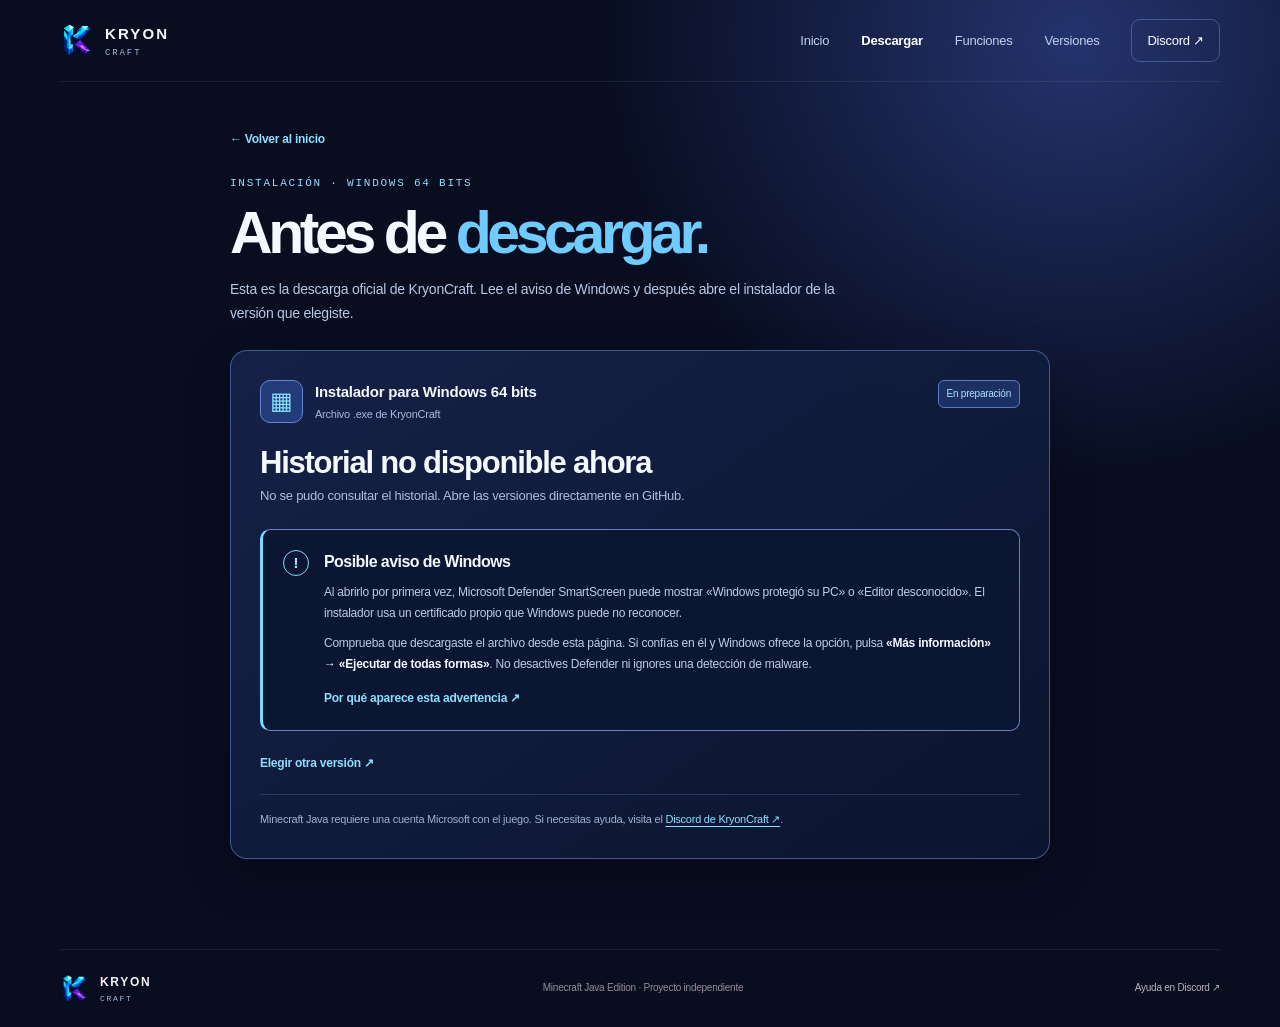
==== descargar.html @ cb10ab97 "Add dedicated download page with Windows notice" ====
<!doctype html>
<html lang="es">
<head>
  <meta charset="utf-8">
  <meta name="viewport" content="width=device-width, initial-scale=1">
  <meta name="theme-color" content="#080d20">
  <meta name="description" content="Descarga KryonCraft para Windows y conoce el aviso que puede mostrar Microsoft Defender SmartScreen.">
  <title>Descargar KryonCraft · Instalación en Windows</title>
  <link rel="icon" type="image/svg+xml" href="favicon.svg">
  <link rel="stylesheet" href="site-20261017.css">
  <script src="releases.js?v=20261017-3" defer></script>
</head>
<body class="download-page">
  <header class="topbar">
    <a class="brand" href="index.html" aria-label="KryonCraft, inicio">
      <img class="brand-mark" src="assets/kryoncraft-mark.png" alt="" width="34" height="34">
      <span>KRYON <small>CRAFT</small></span>
    </a>
    <nav aria-label="Navegación principal">
      <a href="index.html">Inicio</a>
      <a href="descargar.html" aria-current="page">Descargar</a>
      <a href="index.html#funciones">Funciones</a>
      <a href="versiones.html">Versiones</a>
      <a class="nav-cta" href="https://dsc.gg/kryoncraft" target="_blank" rel="noopener noreferrer">Discord ↗</a>
    </nav>
  </header>
  <main class="download-guide-main">
    <section class="download-guide-intro" aria-labelledby="download-guide-title">
      <a class="download-guide-back" href="index.html">← Volver al inicio</a>
      <p class="eyebrow">INSTALACIÓN · WINDOWS 64 BITS</p>
      <h1 id="download-guide-title">Antes de <em>descargar.</em></h1>
      <p>Esta es la descarga oficial de KryonCraft. Lee el aviso de Windows y después abre el instalador de la versión que elegiste.</p>
    </section>
    <section class="download-guide-card" aria-labelledby="release-title">
      <div class="download-card-head">
        <span class="download-platform" aria-hidden="true">▦</span>
        <div><strong>Instalador para Windows 64 bits</strong><small>Archivo .exe de KryonCraft</small></div>
        <span class="release-badge" id="release-badge">Consultando</span>
      </div>
      <div class="download-guide-release" aria-live="polite">
        <h2 id="release-title">Buscando la versión…</h2>
        <p id="release-description">Consultando las publicaciones oficiales de GitHub.</p>
      </div>
      <aside class="windows-warning" aria-labelledby="windows-warning-title">
        <span class="windows-warning-icon" aria-hidden="true">!</span>
        <div>
          <h3 id="windows-warning-title">Posible aviso de Windows</h3>
          <p>Al abrirlo por primera vez, Microsoft Defender SmartScreen puede mostrar «Windows protegió su PC» o «Editor desconocido». El instalador usa un certificado propio que Windows puede no reconocer.</p>
          <p>Comprueba que descargaste el archivo desde esta página. Si confías en él y Windows ofrece la opción, pulsa <strong>«Más información» → «Ejecutar de todas formas»</strong>. No desactives Defender ni ignores una detección de malware.</p>
          <a href="https://learn.microsoft.com/es-es/windows/apps/package-and-deploy/smartscreen-reputation" target="_blank" rel="noopener noreferrer">Por qué aparece esta advertencia ↗</a>
        </div>
      </aside>
      <div class="download-guide-actions">
        <a class="button button-primary" id="download-button" hidden>Descargar instalador ↓</a>
        <a class="download-link" href="versiones.html">Elegir otra versión ↗</a>
      </div>
      <p class="download-guide-footnote">Minecraft Java requiere una cuenta Microsoft con el juego. Si necesitas ayuda, visita el <a href="https://dsc.gg/kryoncraft" target="_blank" rel="noopener noreferrer">Discord de KryonCraft ↗</a>.</p>
    </section>
  </main>
  <footer>
    <a class="brand footer-brand" href="index.html"><img class="brand-mark" src="assets/kryoncraft-mark.png" alt="" width="29" height="29"><span>KRYON <small>CRAFT</small></span></a>
    <span>Minecraft Java Edition · Proyecto independiente</span>
    <a href="https://dsc.gg/kryoncraft" target="_blank" rel="noopener noreferrer">Ayuda en Discord ↗</a>
  </footer>
</body>
</html>
---- site-20261017.css ----
:root{color-scheme:dark;--bg:#100c12;--panel:#19121b;--panel-2:#21141f;--line:#382431;--text:#f7f1f5;--muted:#b5a6b4;--red:#ff3556;--red-2:#ba233e;--green:#52dfa5;--blue:#89a7ff;--max:1160px}
*{box-sizing:border-box}
html{scroll-behavior:smooth}
body{margin:0;background:radial-gradient(ellipse at 86% 4%,#31101f 0,transparent 28rem),var(--bg);color:var(--text);font:500 16px/1.65 Manrope,"Segoe UI",sans-serif;letter-spacing:-.015em}
a{color:inherit;text-decoration:none}
a:focus-visible{outline:3px solid #fff;outline-offset:4px;border-radius:6px}
.topbar,main,footer{width:min(var(--max),calc(100% - 56px));margin-inline:auto}
.topbar{height:82px;display:flex;align-items:center;justify-content:space-between;border-bottom:1px solid #ffffff12;position:relative;z-index:2}
.brand{display:inline-flex;align-items:center;gap:11px;font-size:15px;font-weight:800;letter-spacing:.14em}
.brand small{display:block;color:#a394a5;font:500 9px/1.1 "DM Mono",monospace;letter-spacing:.21em;margin-top:2px}
.brand-mark{width:34px;height:34px;display:grid;place-items:center;background:linear-gradient(145deg,#ff526b,#be1e3d);border-radius:10px;color:#fff;font-size:19px;font-weight:800;letter-spacing:0;box-shadow:0 8px 25px #ff35562b}
nav{display:flex;align-items:center;gap:32px;color:#c6b8c4;font-size:13px}
nav a:hover,footer>a:last-child:hover{color:#fff}
.nav-cta{padding:10px 15px;border:1px solid #704052;border-radius:9px;color:#fff}
.nav-cta span{color:var(--red);margin-left:5px}
.hero{min-height:510px;position:relative;overflow:hidden;display:grid;grid-template-columns:1.02fr .98fr;align-items:center;margin-top:24px;padding:64px 7%;border:1px solid #58303d;border-radius:24px;background:linear-gradient(110deg,#21131d 0%,#1a131a 57%,#151219 100%)}
.hero-grid{position:absolute;inset:0 0 0 40%;opacity:.23;pointer-events:none;background-image:linear-gradient(#ffffff09 1px,transparent 1px),linear-gradient(90deg,#ffffff09 1px,transparent 1px);background-size:43px 43px;mask-image:linear-gradient(90deg,transparent,#000)}
.hero-copy{position:relative;z-index:1;max-width:520px}
.eyebrow,.card-kicker{margin:0;color:#d990a0;font:500 11px/1.4 "DM Mono",monospace;letter-spacing:.16em}
.pulse{display:inline-block;width:7px;height:7px;background:var(--green);border-radius:100%;box-shadow:0 0 12px #52dfa5aa;margin-right:9px;vertical-align:1px}
h1,h2,h3,p{margin-top:0}
h1{margin:19px 0 16px;font-size:clamp(48px,6vw,72px);line-height:1.06;letter-spacing:-.075em;font-weight:800}
h1 em,h2 em{color:var(--red);font-style:normal}
.hero-lede{max-width:450px;color:#c7b9c8;font-size:17px;line-height:1.8}
.hero-actions{display:flex;flex-wrap:wrap;gap:12px;margin:29px 0 20px}
.button{min-height:47px;display:inline-flex;align-items:center;justify-content:center;gap:11px;padding:0 17px;border:1px solid transparent;border-radius:9px;font-size:13px;font-weight:800;transition:transform .15s ease,background .15s ease}
.button:hover{transform:translateY(-2px)}
.button-primary{background:var(--red);color:white;box-shadow:0 8px 22px #ff355625}
.button-primary:hover{background:#ff526d}
.button-secondary{background:#ffffff08;border-color:#654050;color:#f5eaf0}
.hero-note{margin:0;color:#9e8e9d;font-size:12px}
.hero-note span{color:var(--green);font-size:9px;margin-right:7px}
.hero-art{height:350px;position:relative;z-index:1;display:grid;place-items:center;isolation:isolate}
.orbit{position:absolute;border:1px solid #bd677650;border-radius:50%;transform:rotate(-23deg)}
.orbit-one{width:305px;height:126px}.orbit-two{width:254px;height:254px;transform:rotate(57deg)}.orbit-three{width:360px;height:165px;transform:rotate(31deg)}
.tile{position:absolute;width:158px;height:158px;border-radius:22px;transform:rotate(30deg) skew(-3deg,-3deg)}
.tile-back{background:linear-gradient(145deg,#371e2b,#1c1720);border:1px solid #99516677;box-shadow:20px 21px 0 #08080c88;translate:46px -23px}
.tile-front{display:grid;place-items:center;background:linear-gradient(145deg,#ff536b,#b01839);border:1px solid #ff9aa777;box-shadow:0 23px 55px #ec314b36;color:#fff4f5;font-size:78px;font-weight:800;text-shadow:0 4px 0 #78132c55;translate:-8px 11px}
.spark{position:absolute;color:#ff8b9e;font-size:19px}.spark-one{top:61px;right:11%}.spark-two{bottom:69px;left:13%;font-size:13px}
.art-caption{position:absolute;right:0;bottom:22px;display:flex;flex-direction:column;gap:2px;text-align:right;font:500 9px/1.6 "DM Mono",monospace;letter-spacing:.16em;color:#a98d9f}.art-caption strong{font-size:11px;color:#f4d9e1}
.highlights{display:grid;grid-template-columns:repeat(3,1fr);margin:18px 0 130px;border:1px solid var(--line);border-radius:14px;background:#171119}
.highlights article{display:flex;align-items:center;gap:14px;padding:22px 25px;min-width:0}
.highlights article+article{border-left:1px solid var(--line)}
.highlight-icon{font:500 12px "DM Mono",monospace;color:var(--red);padding:10px;border:1px solid #763547;border-radius:8px;background:#35151f}
.highlights strong,.highlights small{display:block}.highlights strong{font-size:13px}.highlights small{color:#aa9baa;font-size:11px;margin-top:3px}
.section{padding:0 0 115px}
.section-heading{display:grid;grid-template-columns:1fr 1fr;column-gap:60px;align-items:end;margin-bottom:35px}
.section-heading .eyebrow{grid-column:1/-1;margin-bottom:14px}
h2{font-size:clamp(36px,4.3vw,52px);line-height:1.12;letter-spacing:-.065em;margin:0;font-weight:800}
.section-heading>p:last-child{color:var(--muted);max-width:465px;margin:0 0 3px;line-height:1.8}
.feature-grid{display:grid;grid-template-columns:repeat(2,1fr);gap:15px}
.feature-card{position:relative;min-height:264px;padding:27px 29px;border:1px solid var(--line);border-radius:15px;background:linear-gradient(145deg,#1d141e,#171119)}
.feature-card-large{background:radial-gradient(ellipse at 100% 0,#3c1928 0,transparent 58%),#1b131c}
.feature-card-wide{min-height:205px;grid-column:1/-1;display:flex;align-items:center;justify-content:space-between;gap:25px}
.feature-symbol{width:39px;height:39px;display:grid;place-items:center;border-radius:10px;font-size:19px;font-weight:800;margin-bottom:20px}
.symbol-red{color:#ff667a;background:#451c2a}.symbol-green{color:var(--green);background:#163127}.symbol-blue{color:var(--blue);background:#1b2340}
.card-kicker{color:#a992a5;font-size:10px;margin-bottom:7px}
h3{font-size:19px;line-height:1.35;letter-spacing:-.035em;margin:0 0 9px}
.feature-card>p:not(.card-kicker),.feature-card-wide p:not(.card-kicker){font-size:13px;color:#b6a9b6;line-height:1.8;max-width:570px;margin-bottom:0}
.chips{display:flex;flex-wrap:wrap;gap:7px;margin-top:18px}
.chips span{border:1px solid #493541;border-radius:6px;padding:4px 8px;color:#c6b8c5;font:10px "DM Mono",monospace}
.sync-visual{flex:0 0 185px;min-height:137px;border:1px solid #40303d;background:#151119;border-radius:12px;display:flex;flex-direction:column;align-items:center;justify-content:center;color:#c9bac7;font:10px "DM Mono",monospace;letter-spacing:.09em;gap:3px}
.sync-visual i{font-style:normal;font-size:17px;color:var(--green)}.sync-visual b{font:10px Manrope,sans-serif;color:#7edcb1;letter-spacing:0;margin-top:6px}
.play-path{padding:35px 0 112px;border-top:1px solid #ffffff12}
.path-title{display:flex;align-items:end;justify-content:space-between;margin-bottom:24px}.path-title .eyebrow{margin-bottom:9px}.path-title h2{font-size:32px}
.path-cards{display:grid;grid-template-columns:1fr 1fr;gap:14px}
.path-card{display:flex;align-items:flex-start;gap:17px;padding:23px;border:1px solid var(--line);border-radius:13px;background:#18121a}
.path-number{display:grid;place-items:center;flex:0 0 38px;height:38px;border:1px solid #6c3948;border-radius:10px;background:#351923;color:#ff7183;font-weight:800}
.path-card h3{font-size:16px;margin:1px 0 4px}.path-card p{font-size:12px;color:#ae9faf;line-height:1.7;margin:0;max-width:420px}
.path-label{margin-left:auto;color:#d495a3;border:1px solid #563343;padding:4px 7px;border-radius:5px;font:9px "DM Mono",monospace;letter-spacing:.08em;white-space:nowrap}
.server-section{display:grid;grid-template-columns:1fr 1fr;gap:65px;align-items:center;padding:51px 7%;border:1px solid #56303e;border-radius:18px;background:radial-gradient(ellipse at 7% 100%,#301521 0,transparent 42%),#181219;margin-bottom:24px}
.server-copy .eyebrow{margin-bottom:14px}.server-copy h2{margin-bottom:16px}.server-copy>p:not(.eyebrow){color:#bcaebc;font-size:14px;line-height:1.85}
.service-note{display:flex;gap:10px;padding:12px 14px;border:1px solid #533344;border-radius:9px;background:#21151e;font-size:12px!important}.service-note span{color:#ff7183;font-size:18px;line-height:1.4}
.manifest-card{border:1px solid #49303e;border-radius:13px;background:#110e13;overflow:hidden;box-shadow:0 20px 50px #0003}
.manifest-top{display:flex;align-items:center;gap:12px;height:45px;padding:0 15px;border-bottom:1px solid #31242f;color:#a99ba9;font:10px "DM Mono",monospace}
.window-dots{display:flex;gap:4px}.window-dots i{width:6px;height:6px;background:#684552;border-radius:50%}.window-dots i:first-child{background:#ff526b}
.live-label{margin-left:auto;color:var(--green);font-size:9px}
pre{padding:15px 23px;margin:0;overflow:auto;font:12px/1.85 "DM Mono",monospace;color:#e4d5e3}
.code-key{color:#d896ff}.code-value{color:#91d9b9}.code-muted{color:#756578}
.manifest-footer{padding:11px 15px;border-top:1px solid #2c222c;color:#9c919e;font-size:10px}.check{color:var(--green);font-weight:800;margin-right:6px}
.requirements{display:flex;gap:14px;align-items:flex-start;padding:21px 23px;margin:24px 0 105px;border:1px solid #3f303e;border-radius:12px;background:#151219}
.req-mark{flex:0 0 22px;height:22px;display:grid;place-items:center;border:1px solid #685263;border-radius:50%;color:#c6b7c8;font:12px Georgia,serif;font-style:italic}
.requirements strong{font-size:12px}.requirements p{margin:3px 0 0;color:#aa9ead;font-size:11px;line-height:1.75}
.closing{text-align:center;padding:0 0 100px}.closing .eyebrow{margin-bottom:12px}.closing h2{margin-bottom:25px}.closing .button{margin:auto}
footer{min-height:78px;display:flex;align-items:center;justify-content:space-between;gap:20px;border-top:1px solid #ffffff15;color:#978b99;font-size:10px}
.footer-brand{color:#f7f1f5;font-size:12px}.footer-brand .brand-mark{width:29px;height:29px;border-radius:8px;font-size:16px}.footer-brand small{font-size:8px}
footer>a:last-child{color:#bdb0bd}
@media(max-width:800px){.topbar,main,footer{width:min(100% - 36px,var(--max))}.topbar{height:72px}nav{gap:16px}nav>a:not(.nav-cta){display:none}.hero{grid-template-columns:1fr;min-height:auto;padding:47px 8% 25px}.hero-copy{max-width:560px}.hero-art{height:260px;margin-top:5px}.tile{width:128px;height:128px}.tile-front{font-size:64px}.orbit-one{width:260px}.orbit-two{width:210px;height:210px}.orbit-three{width:300px}.art-caption{right:5%;bottom:9px}.highlights{margin-bottom:95px}.highlights article{padding:17px 15px;gap:10px}.highlights strong{font-size:11px}.highlights small{font-size:10px}.section-heading{grid-template-columns:1fr;gap:14px}.section-heading .eyebrow{grid-column:auto}.feature-card-wide{align-items:flex-start}.server-section{grid-template-columns:1fr;gap:28px;padding:37px 7%}.requirements{margin-bottom:80px}}
@media(max-width:560px){body{font-size:15px}.brand{font-size:13px}.hero{margin-top:14px;padding:38px 22px 20px;border-radius:17px}.eyebrow{font-size:9px}h1{font-size:48px}.hero-lede{font-size:15px}.hero-actions{gap:8px}.button{font-size:11px;padding-inline:12px;min-height:43px}.hero-art{height:224px}.tile{width:105px;height:105px;border-radius:17px}.tile-front{font-size:55px}.orbit-one{width:220px;height:100px}.orbit-two{width:180px;height:180px}.orbit-three{width:255px;height:130px}.spark-one{right:8%;top:35px}.spark-two{left:9%;bottom:47px}.highlights{grid-template-columns:1fr;margin-bottom:75px}.highlights article{padding:14px 17px}.highlights article+article{border-left:0;border-top:1px solid var(--line)}.section{padding-bottom:75px}.section-heading{margin-bottom:24px}h2{font-size:36px}.feature-grid{grid-template-columns:1fr}.feature-card{min-height:0;padding:23px}.feature-card-wide{grid-column:auto;display:block}.sync-visual{margin-top:18px;min-height:112px;width:100%}.path-title{display:block}.path-title h2{font-size:29px}.path-cards{grid-template-columns:1fr}.path-card{padding:17px;gap:12px}.path-label{font-size:8px}.server-section{padding:29px 21px}.requirements{padding:17px;margin-bottom:65px}.closing{padding-bottom:70px}footer{padding:18px 0;flex-wrap:wrap;justify-content:flex-start}footer>span{order:3;flex-basis:100%}}
@media(prefers-reduced-motion:reduce){html{scroll-behavior:auto}*,*::before,*::after{transition:none!important}}

/* KryonCraft download site: blue and violet from the launcher mark. */
:root{--bg:#080d20;--panel:#101932;--panel-2:#152047;--line:#2b3c6b;--text:#f4f8ff;--muted:#afbedc;--red:#6946e7;--red-2:#295de0;--green:#4cf0c5;--blue:#65d8ff}
body{background:radial-gradient(ellipse at 84% 4%,#24336d 0,transparent 30rem),var(--bg)}
.brand-mark{background:linear-gradient(145deg,#42d8ff,#543ce8);box-shadow:0 8px 25px #4275ff45}
.brand img.brand-mark{display:block;object-fit:contain;background:none;border-radius:0;box-shadow:none}
.brand small{color:#a7b8dd}
nav{color:#c4d0ef}
.nav-cta{border-color:#6487d080}
.nav-cta span{color:#65d8ff}
.hero{background:linear-gradient(90deg,#071027f5 0%,#081536df 48%,#09143045 100%),url("assets/launcher-adventure.png") center 43%/cover;border-color:#617ff180;min-height:460px}
.hero-grid{opacity:.11}
.hero-content{max-width:570px}
.eyebrow,.card-kicker{color:#99dcff}
h1 em,h2 em{color:#70cbff}
.hero-lede{color:#d7e4fb}
.hero-note{color:#b4c3e0}
.hero-note span{color:#53ecc2}
.button-primary{background:linear-gradient(115deg,#167ce5,#6947e7);box-shadow:0 8px 24px #3973ef5a}
.button-primary:hover{background:linear-gradient(115deg,#298fff,#7a5cfa)}
.button-secondary{background:#0a1635b5;border-color:#8ba8e488;color:#f0f6ff}
.orbit{border-color:#8b9cff76}
.tile-back{background:linear-gradient(145deg,#1e306a,#101836);border-color:#8aa8ff80}
.tile-front{background:linear-gradient(145deg,#164ba6,#5739c6);border-color:#85d8ff9c;box-shadow:0 23px 55px #3973ef68}
.tile-front img{width:77%;height:77%;object-fit:contain;transform:rotate(-30deg) skew(3deg,3deg)}
.spark{color:#a8dfff}.art-caption{color:#b3c4e9}.art-caption strong{color:#fff}
.highlights{margin-bottom:105px;background:#101931;border-color:var(--line)}
.highlight-icon{color:#80dfff;border-color:#4169bb;background:#1b3067}
.highlights small,.section-heading>p:last-child{color:#adbcda}
.feature-card,.path-card{background:linear-gradient(145deg,#152044,#0f1933)}
.feature-card-large{background:radial-gradient(ellipse at 100% 0,#263b80 0,transparent 58%),#111c3c}
.symbol-red,.path-number{background:#213a78;color:#80dfff}
.symbol-blue{color:#a99dff}
.feature-card>p:not(.card-kicker),.feature-card-wide p:not(.card-kicker),.path-card p{color:#aebddb}
.chips span,.path-label{border-color:#425786;color:#c5d4f4}
.sync-visual{background:#0c1531;border-color:#385384}
.server-section{background:radial-gradient(ellipse at 7% 100%,#1c3475 0,transparent 42%),#111a35;border-color:#4b6bb3}
.server-copy>p:not(.eyebrow){color:#bbcae7}
.service-note{background:#172447;border-color:#4866a5}.service-note span{color:#75d8ff}
.manifest-card{background:#0a132a;border-color:#42619c}.manifest-top{border-color:#2e4476}
.manifest-footer{border-color:#2e4476}
.requirements{background:#101a34;border-color:#344e81}.requirements p{color:#a9b9d7}

.download-section{display:grid;grid-template-columns:.8fr 1.2fr;gap:38px;align-items:center;padding:76px 0 93px}
.download-copy h2{margin:9px 0 12px}.download-copy>p:last-child{max-width:385px;color:#afbedc;font-size:14px;line-height:1.8}
.download-copy a{color:#75d9ff;text-decoration:underline;text-underline-offset:3px}
.download-card{padding:26px;border:1px solid #5779c4a8;border-radius:16px;background:linear-gradient(145deg,#172550ed,#0e1935f5);box-shadow:0 18px 45px #0005}
.download-card-head{display:flex;align-items:center;gap:12px}
.download-platform{display:grid;place-items:center;flex:0 0 43px;height:43px;border:1px solid #6586ce;border-radius:10px;background:#213c79;color:#85ddff;font-size:24px}
.download-card-head strong,.download-card-head small{display:block}.download-card-head strong{font-size:15px}.download-card-head small{color:#a8b9db;font-size:11px}
.release-badge{margin-left:auto;align-self:flex-start;padding:5px 8px;border:1px solid #5b78c4;border-radius:6px;color:#afe2ff;background:#1c3064;font-size:10px;white-space:nowrap}
.download-card h3{margin:24px 0 5px;font-size:23px}
.download-card>p{margin:0 0 20px;color:#afbedc;font-size:13px}
.download-actions{display:flex;align-items:center;flex-wrap:wrap;gap:17px}.download-actions .button[hidden]{display:none}
.download-link,.versions-heading>a,.version-links a{color:#8bdfff;font-size:12px;font-weight:700}.download-link:hover,.versions-heading>a:hover,.version-links a:hover{color:#fff}
.download-caution{display:block;margin-top:20px;padding-top:12px;border-top:1px solid #7691ca42;color:#93a5c8;font-size:11px}
.versions-section{padding:25px 0 108px;border-top:1px solid #7593d43d}
.versions-heading{display:flex;justify-content:space-between;align-items:end;gap:20px;margin-bottom:25px}
.versions-heading h2{margin:8px 0 9px}.versions-heading p:last-child{margin:0;color:#afbedc;font-size:14px}
.versions-heading>a{white-space:nowrap}
.versions-list{display:grid;gap:10px}
.versions-empty{margin:0;padding:28px;border:1px dashed #6583c581;border-radius:11px;color:#aebddd;font-size:13px}
.version-card{display:grid;grid-template-columns:1fr auto;gap:16px;padding:18px 21px;border:1px solid #4868a176;border-radius:11px;background:#121e3f}
.version-card h3{display:flex;align-items:center;flex-wrap:wrap;gap:9px;margin:0 0 5px;font-size:16px}
.version-card time{color:#9eafd0;font-size:12px}
.version-links{display:flex;align-items:center;flex-wrap:wrap;gap:17px}
.version-pill{padding:3px 7px;border:1px solid #726bea;border-radius:5px;color:#bfb6ff;font-size:10px;font-weight:600}
.version-pill.stable{border-color:#49ccaa;color:#80ebcd}
@media(max-width:800px){.download-section{grid-template-columns:1fr;gap:15px;padding:66px 0}.download-copy>p:last-child{max-width:600px}.versions-heading{display:block}.versions-heading>a{display:inline-block;margin-top:12px}}
@media(max-width:560px){.hero{background-position:59% center}.download-card{padding:19px}.version-card{grid-template-columns:1fr}.versions-section{padding-bottom:65px}.nav-cta{display:none}}
.versions-page .topbar{margin-bottom:0}
.versions-intro{position:relative;overflow:hidden;margin:24px 0 0;padding:60px 6.5%;border:1px solid #617ff180;border-radius:20px;background:linear-gradient(90deg,#071027f5 0%,#081536df 58%,#09143066 100%),url("assets/launcher-adventure.png") center 43%/cover}
.versions-intro h1{max-width:760px;margin:15px 0;font-size:clamp(40px,5.5vw,67px)}
.versions-intro>p:not(.eyebrow){max-width:670px;color:#d7e4fb;font-size:15px;line-height:1.8}
.versions-intro>p a{color:#8de5ff;text-decoration:underline;text-underline-offset:3px}
.versions-intro>.button{margin-top:11px}
.versions-page .versions-section{padding-top:66px}
.versions-note{max-width:750px;margin:-45px 0 85px;color:#a8b8d6;font-size:12px}
.versions-page nav a[aria-current="page"]{color:#fff;font-weight:800}
@media(max-width:560px){.versions-intro{margin-top:14px;padding:37px 22px}.versions-page .versions-section{padding-top:54px}.versions-note{margin-top:-30px}}

.download-guide-main{max-width:820px;padding-bottom:90px}
.download-guide-intro{padding:43px 0 24px}
.download-guide-back{display:inline-block;margin-bottom:26px;color:#8bdfff;font-size:12px;font-weight:700}
.download-guide-back:hover{color:#fff}
.download-guide-intro h1{margin:11px 0 12px;font-size:clamp(40px,5vw,59px)}
.download-guide-intro>p:last-child{max-width:640px;margin:0;color:#b7c8e6;font-size:14px;line-height:1.75}
.download-guide-card{padding:29px;border:1px solid #5779c4a8;border-radius:17px;background:linear-gradient(145deg,#16234aed,#0c1630f5);box-shadow:0 18px 45px #0004}
.download-guide-release{padding:23px 0 22px}
.download-guide-release h2{margin-bottom:5px;font-size:clamp(23px,3vw,31px);letter-spacing:-.04em}
.download-guide-release p{margin:0;color:#afbedc;font-size:13px}
.windows-warning{display:flex;gap:15px;padding:20px;border:1px solid #6a81bd;border-left:3px solid #79d9ff;border-radius:10px;background:#0b1732}
.windows-warning-icon{display:grid;place-items:center;flex:0 0 26px;height:26px;border:1px solid #82dafa;border-radius:50%;color:#a7eaff;font-size:15px;font-weight:800}
.windows-warning h3{margin:1px 0 10px;font-size:16px}
.windows-warning p{margin:0 0 10px;color:#becce6;font-size:12px;line-height:1.7}
.windows-warning p strong{color:#f5f9ff}
.windows-warning a{color:#8bdfff;font-size:12px;font-weight:700}
.windows-warning a:hover{color:#fff}
.download-guide-actions{display:flex;align-items:center;flex-wrap:wrap;gap:18px;margin-top:23px}
.download-guide-actions .button[hidden]{display:none}
.download-guide-footnote{margin:20px 0 0;padding-top:15px;border-top:1px solid #7691ca42;color:#9eafd0;font-size:11px;line-height:1.7}
.download-guide-footnote a{color:#8bdfff;text-decoration:underline;text-underline-offset:3px}
.download-page nav a[aria-current="page"]{color:#fff;font-weight:800}
@media(max-width:560px){.download-guide-main{padding-bottom:65px}.download-guide-intro{padding:30px 0 20px}.download-guide-back{margin-bottom:22px}.download-guide-card{padding:19px}.download-guide-release{padding:19px 0}.windows-warning{gap:11px;padding:15px}.download-guide-actions{gap:13px}}
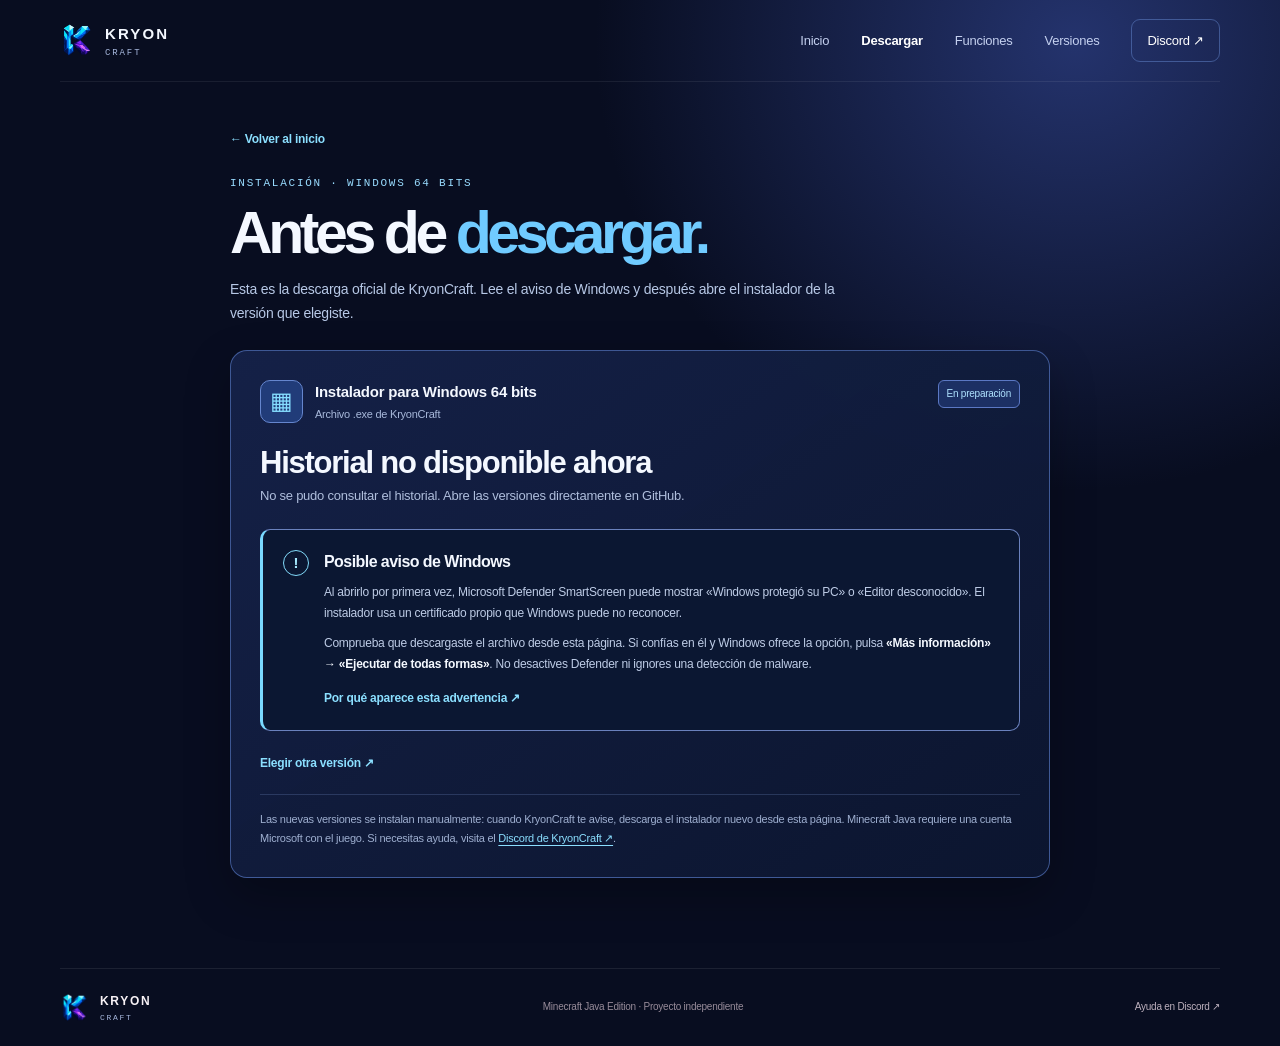
==== commit c5d86ea7: "Show manual installer releases without updater metadata" ====
--- a/descargar.html
+++ b/descargar.html
@@ -8,7 +8,7 @@
   <title>Descargar KryonCraft · Instalación en Windows</title>
   <link rel="icon" type="image/svg+xml" href="favicon.svg">
   <link rel="stylesheet" href="site-20261017.css">
-  <script src="releases.js?v=20261017-3" defer></script>
+  <script src="releases.js?v=20261018-1" defer></script>
 </head>
 <body class="download-page">
   <header class="topbar">
@@ -54,7 +54,7 @@
         <a class="button button-primary" id="download-button" hidden>Descargar instalador ↓</a>
         <a class="download-link" href="versiones.html">Elegir otra versión ↗</a>
       </div>
-      <p class="download-guide-footnote">Minecraft Java requiere una cuenta Microsoft con el juego. Si necesitas ayuda, visita el <a href="https://dsc.gg/kryoncraft" target="_blank" rel="noopener noreferrer">Discord de KryonCraft ↗</a>.</p>
+      <p class="download-guide-footnote">Las nuevas versiones se instalan manualmente: cuando KryonCraft te avise, descarga el instalador nuevo desde esta página. Minecraft Java requiere una cuenta Microsoft con el juego. Si necesitas ayuda, visita el <a href="https://dsc.gg/kryoncraft" target="_blank" rel="noopener noreferrer">Discord de KryonCraft ↗</a>.</p>
     </section>
   </main>
   <footer>
